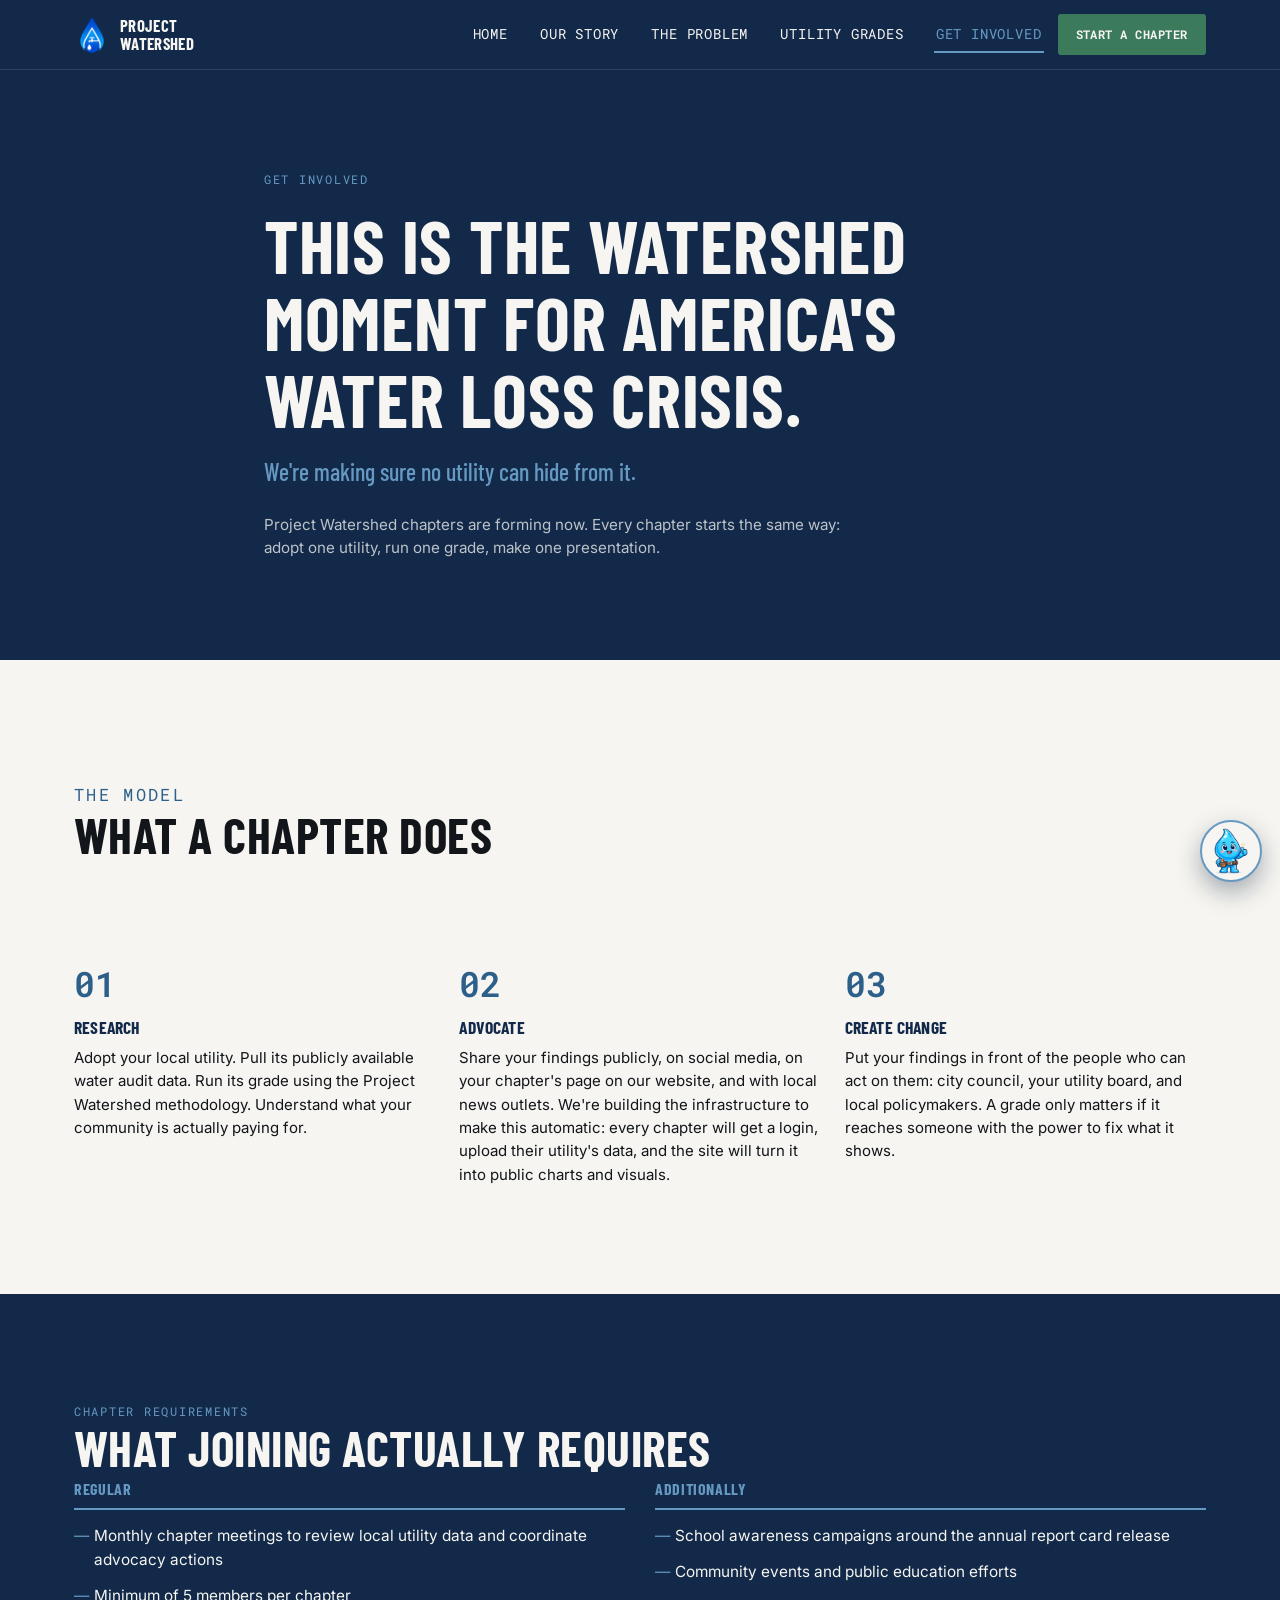
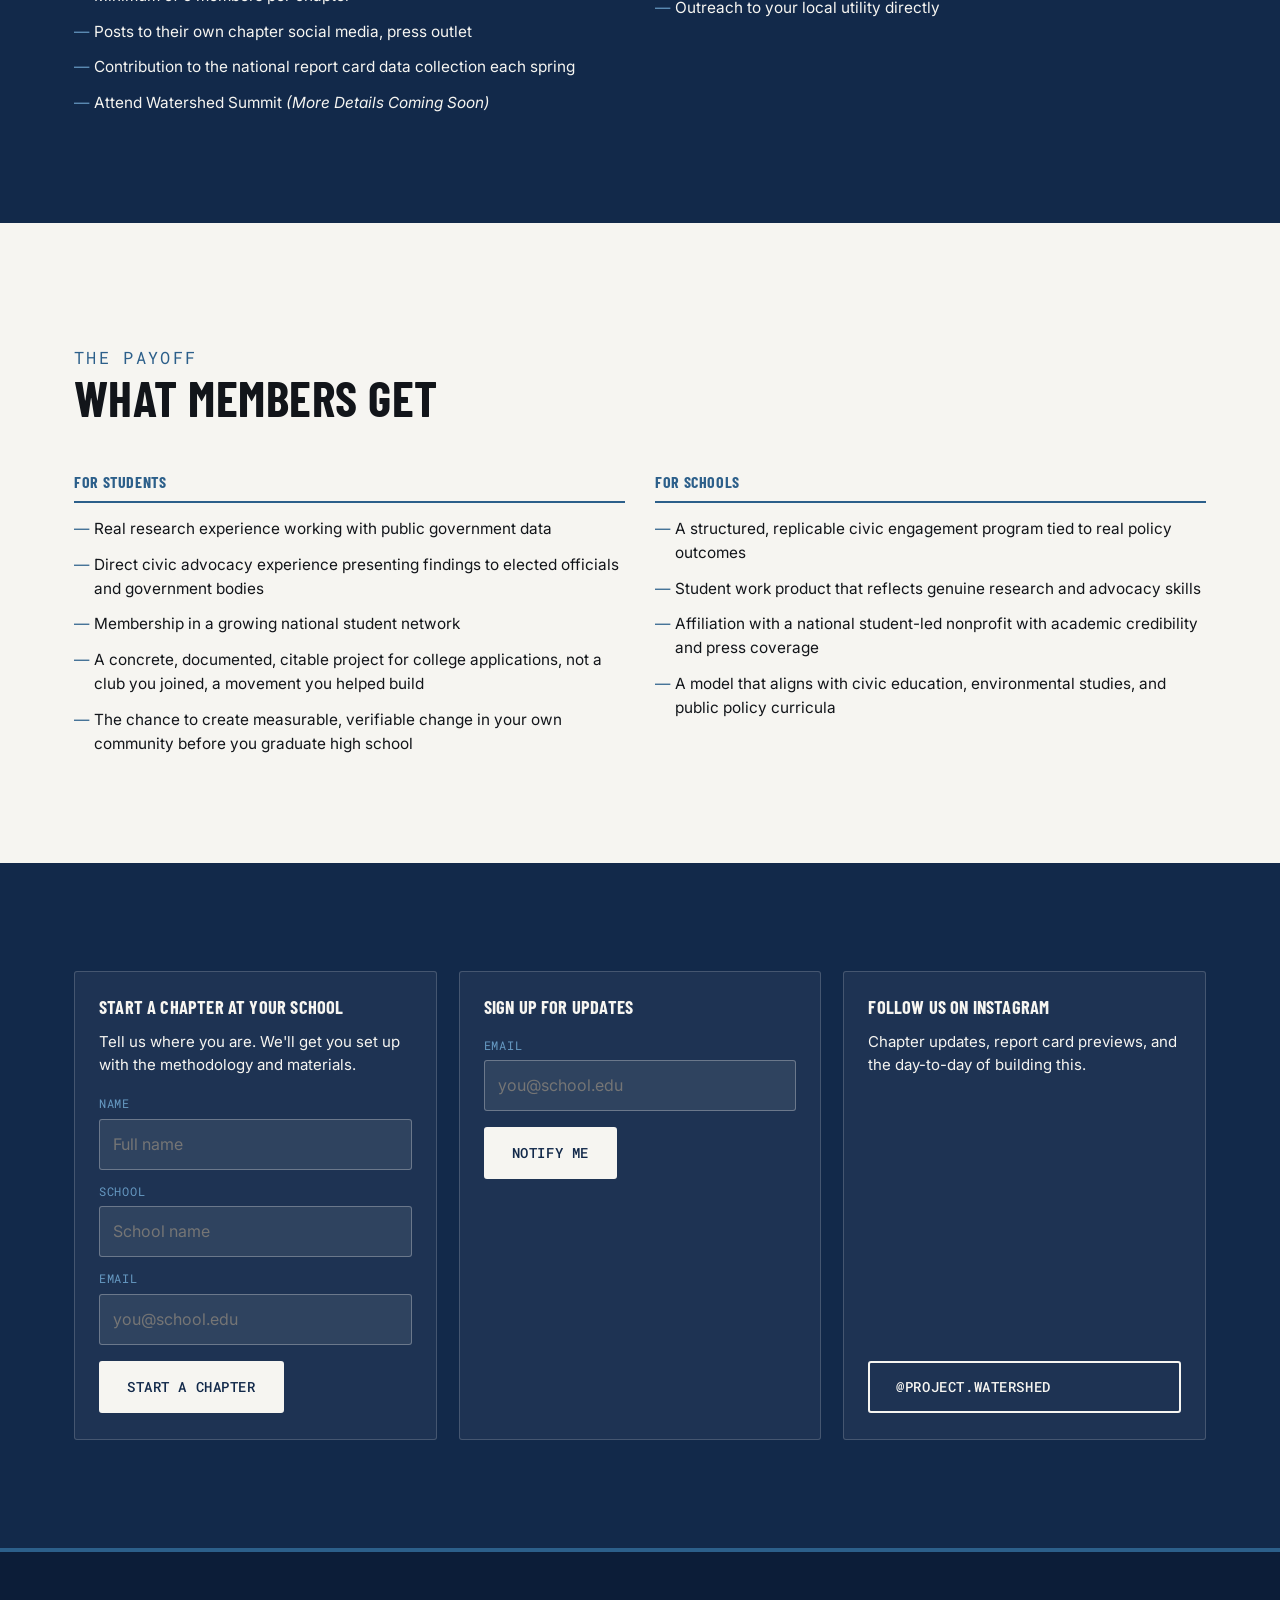
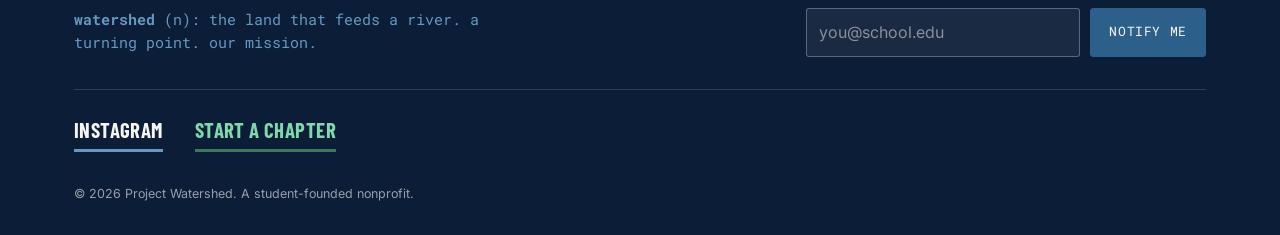
==== get-involved.html @ 3a538fb3 "Add files via upload" ====
<!doctype html>
<html lang="en">
<head>
<meta charset="UTF-8">
<meta name="viewport" content="width=device-width, initial-scale=1.0">
<title>Get Involved — Project Watershed</title>
<meta name="description" content="Start a Project Watershed chapter at your school. Adopt a utility, run a grade, present your findings. Real civic advocacy experience for students.">
<link rel="preconnect" href="https://fonts.googleapis.com">
<link rel="preconnect" href="https://fonts.gstatic.com" crossorigin>
<link href="https://fonts.googleapis.com/css2?family=Barlow+Condensed:wght@500;600;700&family=Roboto+Mono:wght@400;500;700&family=Inter:wght@400;500;600&display=swap" rel="stylesheet">
<link rel="icon" type="image/png" href="assets/favicon.png">
<link rel="stylesheet" href="css/styles.css">
</head>
<body>

<header class="site-header">
  <div class="wrap site-header__inner">
    <a href="index.html" class="site-logo" aria-label="Project Watershed home">
      <img class="site-logo__mark" src="assets/logo-mark.png" alt="" aria-hidden="true">
      <span class="site-logo__text">Project<br>Watershed</span>
    </a>
    <div class="site-header__right">
      <nav class="site-nav" id="primary-nav" data-nav aria-label="Primary">
      <ul>
        <li><a href="index.html">Home</a></li>
        <li><a href="our-story.html">Our Story</a></li>
        <li><a href="the-problem.html">The Problem</a></li>
        <li><a href="utility-grades.html">Utility Grades</a></li>
        <li><a href="get-involved.html" aria-current="page">Get Involved</a></li>
      </ul>
    </nav>
      <a href="get-involved.html#start-chapter" class="header-cta">Start a Chapter</a>
      <button class="nav-toggle" data-nav-toggle aria-expanded="false" aria-controls="primary-nav">
      <span class="nav-toggle__bar"></span><span class="nav-toggle__bar"></span><span class="nav-toggle__bar"></span>
      <span class="visually-hidden">Menu</span>
    </button>
    </div>
  </div>
</header>

<main>

  <!-- Hero -->
  <section class="hero" style="padding-top:clamp(56px,9vw,100px);">
    <div class="wrap" data-reveal style="max-width:800px;">
      <p class="hero__eyebrow">Get Involved</p>
      <h1>This is the watershed moment for America's water loss crisis.</h1>
      <p class="hero__sub">We're making sure no utility can hide from it.</p>
      <p class="hero__identity" style="margin-top:22px; max-width:60ch;">Project Watershed chapters are forming now. Every chapter starts the same way: adopt one utility, run one grade, make one presentation.</p>
    </div>
  </section>

  <!-- What a chapter does -->
  <section class="section section--paper">
    <div class="wrap">
      <div class="section-head" data-reveal>
        <p class="eyebrow">The Model</p>
        <h2>What a chapter does</h2>
      </div>

      <div class="steps-list">
        <div class="step" data-reveal>
          <h3>Research</h3>
          <p>Adopt your local utility. Pull its publicly available water audit data. Run its grade using the Project Watershed methodology. Understand what your community is actually paying for.</p>
        </div>
        <div class="step" data-reveal>
          <h3>Advocate</h3>
          <p>Share your findings publicly, on social media, on your chapter's page on our website, and with local news outlets. We're building the infrastructure to make this automatic: every chapter will get a login, upload their utility's data, and the site will turn it into public charts and visuals.</p>
        </div>
        <div class="step" data-reveal>
          <h3>Create Change</h3>
          <p>Put your findings in front of the people who can act on them: city council, your utility board, and local policymakers. A grade only matters if it reaches someone with the power to fix what it shows.</p>
        </div>
      </div>
    </div>
  </section>

  <!-- Commitment -->
  <section class="section section--blueprint">
    <div class="contour-field" aria-hidden="true"></div>
    <div class="wrap" data-reveal>
      <p class="eyebrow">Chapter Requirements</p>
      <h2>What joining actually requires</h2>

      <div class="two-col">
        <div>
          <h3>Regular</h3>
          <ul>
            <li>Monthly chapter meetings to review local utility data and coordinate advocacy actions</li>
            <li>Minimum of 5 members per chapter</li>
            <li>Posts to their own chapter social media, press outlet</li>
            <li>Contribution to the national report card data collection each spring</li>
            <li>Attend Watershed Summit <em>(More Details Coming Soon)</em></li>
          </ul>
        </div>
        <div>
          <h3>Additionally</h3>
          <ul>
            <li>School awareness campaigns around the annual report card release</li>
            <li>Community events and public education efforts</li>
            <li>Outreach to your local utility directly</li>
          </ul>
        </div>
      </div>
    </div>
  </section>

  <!-- What members get -->
  <section class="section section--paper">
    <div class="wrap">
      <div class="section-head" data-reveal>
        <p class="eyebrow">The Payoff</p>
        <h2>What members get</h2>
      </div>

      <div class="two-col">
        <div>
          <h3>For students</h3>
          <ul>
            <li>Real research experience working with public government data</li>
            <li>Direct civic advocacy experience presenting findings to elected officials and government bodies</li>
            <li>Membership in a growing national student network</li>
            <li>A concrete, documented, citable project for college applications, not a club you joined, a movement you helped build</li>
            <li>The chance to create measurable, verifiable change in your own community before you graduate high school</li>
          </ul>
        </div>
        <div>
          <h3>For schools</h3>
          <ul>
            <li>A structured, replicable civic engagement program tied to real policy outcomes</li>
            <li>Student work product that reflects genuine research and advocacy skills</li>
            <li>Affiliation with a national student-led nonprofit with academic credibility and press coverage</li>
            <li>A model that aligns with civic education, environmental studies, and public policy curricula</li>
          </ul>
        </div>
      </div>
    </div>
  </section>

  <!-- Closing CTA -->
  <section class="section section--blueprint">
    <div class="contour-field" aria-hidden="true"></div>
    <div class="wrap" data-reveal>
      <div class="cta-trio">
        <div class="cta-box" id="start-chapter">
          <h3>Start a chapter at your school</h3>
          <p style="font-size:0.94rem;">Tell us where you are. We'll get you set up with the methodology and materials.</p>
          <form data-interest-form novalidate style="margin-top:6px;">
            <div class="form-field">
              <label for="ci-name">Name</label>
              <input type="text" id="ci-name" name="name" placeholder="Full name" required>
            </div>
            <div class="form-field" style="margin-top:12px;">
              <label for="ci-school">School</label>
              <input type="text" id="ci-school" name="school" placeholder="School name" required>
            </div>
            <div class="form-field" style="margin-top:12px;">
              <label for="ci-email">Email</label>
              <input type="email" id="ci-email" name="email" placeholder="you@school.edu" required>
            </div>
            <button type="submit" class="btn btn--primary" style="margin-top:16px;">Start a Chapter</button>
            <p class="form-success" data-form-success hidden>Thanks — we'll follow up by email.</p>
          </form>
        </div>

        <div class="cta-box">
          <h3>Sign up for updates</h3>
          <form data-signup-form novalidate style="margin-top:6px;">
            <div class="form-field">
              <label for="gi-email">Email</label>
              <input type="email" id="gi-email" name="email" placeholder="you@school.edu" required>
            </div>
            <button type="submit" class="btn btn--primary" style="margin-top:16px;">Notify Me</button>
            <p class="form-success" data-form-success hidden>You're on the list.</p>
          </form>
        </div>

        <div class="cta-box">
          <h3>Follow us on Instagram</h3>
          <p style="font-size:0.94rem;">Chapter updates, report card previews, and the day-to-day of building this.</p>
          <a href="https://instagram.com/project.watershed" target="_blank" rel="noopener" class="btn btn--ghost" style="margin-top:auto;">@Project.Watershed</a>
        </div>
      </div>
    </div>
  </section>

</main>

<footer class="site-footer">
  <div class="wrap site-footer__inner">
    <div class="site-footer__top">
      <p class="site-footer__tagline"><strong>watershed</strong> (n): the land that feeds a river. a turning point. our mission.</p>
      <form class="footer-signup" data-signup-form novalidate>
        <label for="footer-email" class="visually-hidden">Email address</label>
        <input type="email" id="footer-email" name="email" placeholder="you@school.edu" required>
        <button type="submit">Notify Me</button>
        <p class="form-success" data-form-success hidden>You're on the list.</p>
      </form>
    </div>
    <div class="site-footer__cta-row">
      <a href="https://instagram.com/project.watershed" target="_blank" rel="noopener" class="footer-cta-link">Instagram</a>
      <a href="get-involved.html#start-chapter" class="footer-cta-link footer-cta-link--accent">Start a Chapter</a>
    </div>
    <p class="site-footer__copyright">© 2026 Project Watershed. A student-founded nonprofit.</p>
  </div>
</footer>

<div class="pip-widget" data-pip-widget>
  <button type="button" class="pip-widget__btn" data-pip-btn aria-haspopup="true" aria-expanded="false" aria-controls="pip-panel">
    <img data-pip-img src="assets/pip/pip-thumbsup.png" alt="Pip, the Project Watershed mascot">
  </button>
  <div class="pip-widget__panel" data-pip-panel id="pip-panel" role="dialog" aria-label="Water loss fun fact">
    <div class="pip-widget__panel-head">
      <span class="pip-widget__label">Pip says</span>
      <button type="button" class="pip-widget__close" data-pip-close aria-label="Close">&times;</button>
    </div>
    <p class="pip-widget__fact" data-pip-fact></p>
    <button type="button" class="pip-widget__next" data-pip-next>Another fact</button>
  </div>
</div>

<script src="js/main.js"></script>
</body>
</html>
---- css/styles.css ----
/* ==========================================================================
   Project Watershed — Design System
   Barlow Condensed (display) / Roboto Mono (data) / Inter (body)
   ========================================================================== */

:root {
  --blueprint: #12294A;
  --blueprint-deep: #0c1d38;
  --cyanotype: #2C5F8A;
  --cyanotype-light: #6699C2;
  --paper: #F6F5F1;
  --paper-dim: #eceae3;
  --ink: #12151A;
  --grade-red: #B23A2E;
  --grade-green: #3C7A5C;
  --white: #ffffff;

  --font-display: "Barlow Condensed", sans-serif;
  --font-mono: "Roboto Mono", monospace;
  --font-body: "Inter", sans-serif;

  --radius: 3px;
  --wrap: 1180px;
  --gutter: 24px;

  --dur: 0.5s;
  --ease: cubic-bezier(0.4, 0, 0.2, 1);
}

/* ---------- Reset ---------- */
*, *::before, *::after { box-sizing: border-box; }
html { scroll-behavior: smooth; }
@media (prefers-reduced-motion: reduce) {
  html { scroll-behavior: auto; }
  *, *::before, *::after {
    animation-duration: 0.001ms !important;
    animation-iteration-count: 1 !important;
    transition-duration: 0.001ms !important;
    scroll-behavior: auto !important;
  }
}

body, h1, h2, h3, h4, p, figure, blockquote, dl, dd, ul, ol {
  margin: 0;
}
ul, ol { list-style: none; padding: 0; }
img, svg { display: block; max-width: 100%; }
input, button, textarea, select { font: inherit; color: inherit; }
a { color: inherit; }
button { cursor: pointer; }

body {
  font-family: var(--font-body);
  color: var(--ink);
  background: var(--paper);
  line-height: 1.55;
  -webkit-font-smoothing: antialiased;
}

/* ---------- Focus states ---------- */
a:focus-visible,
button:focus-visible,
input:focus-visible,
[tabindex]:focus-visible {
  outline: 3px solid var(--cyanotype-light);
  outline-offset: 2px;
}
.section--blueprint a:focus-visible,
.site-header a:focus-visible,
.site-header button:focus-visible {
  outline-color: var(--paper);
}

.visually-hidden {
  position: absolute;
  width: 1px; height: 1px;
  padding: 0; margin: -1px;
  overflow: hidden;
  clip: rect(0,0,0,0);
  white-space: nowrap;
  border: 0;
}

/* ---------- Type scale ---------- */
h1, h2, h3, h4 {
  font-family: var(--font-display);
  font-weight: 700;
  text-transform: uppercase;
  letter-spacing: 0.01em;
  line-height: 1.05;
}
h1 { font-size: clamp(2.4rem, 6vw, 4.6rem); }
h2 { font-size: clamp(1.9rem, 4.4vw, 3.1rem); }
h3 { font-size: clamp(1.35rem, 2.6vw, 1.8rem); }
h4 { font-size: 1.1rem; letter-spacing: 0.04em; }

p { max-width: 62ch; }
.eyebrow {
  font-family: var(--font-mono);
  text-transform: uppercase;
  letter-spacing: 0.14em;
  font-size: 0.78rem;
  color: var(--cyanotype);
}
.section--blueprint .eyebrow { color: var(--cyanotype-light); }

.mono, .stat, .numeral {
  font-family: var(--font-mono);
}

/* ---------- Layout helpers ---------- */
.wrap {
  max-width: var(--wrap);
  margin-inline: auto;
  padding-inline: var(--gutter);
}
.section {
  position: relative;
  padding-block: clamp(56px, 9vw, 108px);
  overflow: hidden;
}
.section--tight-top { padding-top: clamp(24px, 4vw, 48px); }
#start-chapter { scroll-margin-top: 90px; }
.section--paper { background: var(--paper); color: var(--ink); }
.section--blueprint {
  background: var(--blueprint);
  color: var(--paper);
}
.section--blueprint a { color: var(--cyanotype-light); }
.section--dim { background: var(--paper-dim); }

.section-head {
  max-width: 720px;
  margin-bottom: clamp(28px, 4vw, 52px);
}
.section-head p { margin-top: 14px; font-size: 1.05rem; }

/* Contour-line watermark — reusable across every Blueprint section */
.contour-field {
  position: absolute;
  inset: 0;
  background-image: url("../assets/contour-lines.svg");
  background-repeat: repeat;
  background-size: 800px 800px;
  opacity: 0.5;
  pointer-events: none;
}
.section--blueprint > .wrap,
.section--blueprint > * { position: relative; z-index: 1; }

/* ---------- Buttons ---------- */
.btn {
  display: inline-flex;
  align-items: center;
  gap: 8px;
  font-family: var(--font-mono);
  font-weight: 500;
  font-size: 0.9rem;
  letter-spacing: 0.04em;
  text-transform: uppercase;
  text-decoration: none;
  padding: 13px 26px;
  border: 2px solid currentColor;
  border-radius: var(--radius);
  background: transparent;
  transition: background var(--dur) var(--ease), color var(--dur) var(--ease);
}
.btn--primary {
  background: var(--blueprint);
  border-color: var(--blueprint);
  color: var(--paper);
}
.btn--primary:hover { background: var(--cyanotype); border-color: var(--cyanotype); }
.btn--ghost {
  color: var(--blueprint);
}
.btn--ghost:hover { background: var(--blueprint); color: var(--paper); }
.section--blueprint .btn--primary {
  background: var(--paper);
  border-color: var(--paper);
  color: var(--blueprint);
}
.section--blueprint .btn--primary:hover {
  background: var(--cyanotype-light);
  border-color: var(--cyanotype-light);
  color: var(--blueprint-deep);
}
.section--blueprint .btn--ghost {
  color: var(--paper);
}
.section--blueprint .btn--ghost:hover { background: var(--paper); color: var(--blueprint); }

.btn-row { display: flex; flex-wrap: wrap; gap: 14px; }

/* ---------- Header ---------- */
.site-header {
  position: sticky;
  top: 0;
  z-index: 100;
  background: var(--blueprint);
  border-bottom: 1px solid rgba(246,245,241,0.12);
}
.site-header__inner {
  display: flex;
  align-items: center;
  justify-content: space-between;
  padding-block: 14px;
}
.site-logo {
  display: flex;
  align-items: center;
  gap: 10px;
  text-decoration: none;
  color: var(--paper);
}
.site-logo__mark { width: 36px; height: 36px; flex-shrink: 0; object-fit: contain; }
.site-logo__text {
  font-family: var(--font-display);
  font-weight: 700;
  text-transform: uppercase;
  font-size: 1.05rem;
  letter-spacing: 0.02em;
  line-height: 1.05;
}

.site-header__right {
  display: flex;
  align-items: center;
  gap: 14px;
}

.header-cta {
  display: inline-flex;
  align-items: center;
  white-space: nowrap;
  font-family: var(--font-mono);
  font-weight: 700;
  text-transform: uppercase;
  letter-spacing: 0.04em;
  font-size: 0.78rem;
  text-decoration: none;
  color: var(--paper);
  background: var(--grade-green);
  border: 2px solid var(--grade-green);
  border-radius: var(--radius);
  padding: 9px 16px;
  transition: background var(--dur) var(--ease), border-color var(--dur) var(--ease);
}
.header-cta:hover { background: #2e6249; border-color: #2e6249; }

@media (max-width: 479px) {
  .site-logo__text { font-size: 0.9rem; }
  .header-cta { padding: 8px 10px; font-size: 0.7rem; }
  .site-header__right { gap: 8px; }
}

.nav-toggle {
  display: flex;
  flex-direction: column;
  justify-content: center;
  gap: 5px;
  width: 40px;
  height: 40px;
  background: transparent;
  border: 1px solid rgba(246,245,241,0.35);
  border-radius: var(--radius);
}
.nav-toggle__bar {
  display: block;
  width: 20px;
  height: 2px;
  margin-inline: auto;
  background: var(--paper);
  transition: transform var(--dur) var(--ease), opacity var(--dur) var(--ease);
}
.nav-toggle[aria-expanded="true"] .nav-toggle__bar:nth-child(1) { transform: translateY(7px) rotate(45deg); }
.nav-toggle[aria-expanded="true"] .nav-toggle__bar:nth-child(2) { opacity: 0; }
.nav-toggle[aria-expanded="true"] .nav-toggle__bar:nth-child(3) { transform: translateY(-7px) rotate(-45deg); }

.site-nav {
  position: absolute;
  top: 100%; left: 0; right: 0;
  background: var(--blueprint);
  border-bottom: 1px solid rgba(246,245,241,0.12);
  max-height: 0;
  overflow: hidden;
  transition: max-height var(--dur) var(--ease);
}
.site-nav[data-open="true"] { max-height: 320px; }
.site-nav ul { display: flex; flex-direction: column; padding: 8px var(--gutter) 18px; }
.site-nav a {
  display: block;
  padding: 12px 4px;
  font-family: var(--font-mono);
  text-transform: uppercase;
  font-size: 0.85rem;
  letter-spacing: 0.06em;
  color: var(--paper);
  text-decoration: none;
  border-bottom: 1px solid rgba(246,245,241,0.08);
}
.site-nav a[aria-current="page"] { color: var(--cyanotype-light); }

@media (min-width: 768px) {
  .nav-toggle { display: none; }
  .site-nav {
    position: static;
    max-height: none;
    background: transparent;
    border-bottom: none;
    overflow: visible;
  }
  .site-nav ul { flex-direction: row; padding: 0; gap: 28px; }
  .site-nav a { border-bottom: none; padding: 6px 2px; position: relative; }
  .site-nav a::after {
    content: "";
    position: absolute;
    left: 0; right: 100%; bottom: -2px;
    height: 2px;
    background: var(--cyanotype-light);
    transition: right var(--dur) var(--ease);
  }
  .site-nav a:hover::after,
  .site-nav a[aria-current="page"]::after { right: 0; }
}

/* ---------- Footer ---------- */
.site-footer {
  background: var(--blueprint-deep);
  color: var(--paper);
  padding-block: 56px 32px;
  border-top: 4px solid var(--cyanotype);
}
.site-footer__inner {
  display: flex;
  flex-direction: column;
  gap: 32px;
}
.site-footer__top {
  display: flex;
  flex-direction: column;
  gap: 24px;
}
.site-footer__tagline {
  font-family: var(--font-mono);
  font-size: 0.95rem;
  color: var(--cyanotype-light);
  max-width: 46ch;
}
.footer-signup {
  display: flex;
  flex-wrap: wrap;
  gap: 10px;
  max-width: 420px;
}
.footer-signup input {
  flex: 1 1 200px;
  padding: 11px 12px;
  background: rgba(246,245,241,0.06);
  border: 1px solid rgba(246,245,241,0.3);
  border-radius: var(--radius);
  color: var(--paper);
}
.footer-signup input::placeholder { color: rgba(246,245,241,0.5); }
.footer-signup button {
  padding: 11px 18px;
  background: var(--cyanotype);
  border: 1px solid var(--cyanotype);
  border-radius: var(--radius);
  color: var(--paper);
  font-family: var(--font-mono);
  text-transform: uppercase;
  font-size: 0.8rem;
  letter-spacing: 0.05em;
}
.footer-signup button:hover { background: var(--cyanotype-light); }

/* Bold bottom links row — Instagram / Start a Chapter */
.site-footer__cta-row {
  display: flex;
  flex-wrap: wrap;
  gap: 18px 32px;
  padding-top: 24px;
  border-top: 1px solid rgba(246,245,241,0.15);
}
.footer-cta-link {
  font-family: var(--font-display);
  font-weight: 700;
  text-transform: uppercase;
  letter-spacing: 0.02em;
  font-size: clamp(1.05rem, 2vw, 1.3rem);
  color: var(--paper);
  text-decoration: none;
  padding-bottom: 3px;
  border-bottom: 3px solid var(--cyanotype-light);
  transition: color var(--dur) var(--ease), border-color var(--dur) var(--ease);
}
.footer-cta-link:hover { color: var(--cyanotype-light); }
.footer-cta-link--accent { color: #7fd9ac; border-color: var(--grade-green); }
.footer-cta-link--accent:hover { color: var(--paper); border-color: #7fd9ac; }

.site-footer__copyright {
  font-size: 0.78rem;
  opacity: 0.6;
}

@media (min-width: 768px) {
  .site-footer__top {
    flex-direction: row;
    justify-content: space-between;
    align-items: flex-start;
    gap: 40px;
  }
}

/* ---------- Forms (generic, used in-page too) ---------- */
.form-success {
  font-family: var(--font-mono);
  font-size: 0.85rem;
  color: var(--grade-green);
  margin-top: 8px;
}
.section--blueprint .form-success { color: #7fd9ac; }
.form-success::before { content: "✓ "; }

/* ==========================================================================
   Hero (Home)
   ========================================================================== */
.hero {
  background: var(--blueprint);
  color: var(--paper);
  padding-top: clamp(48px, 8vw, 88px);
  padding-bottom: clamp(56px, 9vw, 100px);
}
.hero__grid {
  display: grid;
  gap: 40px;
  align-items: center;
}
@media (min-width: 1024px) {
  .hero__grid { grid-template-columns: 1.05fr 0.95fr; gap: 56px; }
}

.hero__eyebrow {
  font-family: var(--font-mono);
  text-transform: uppercase;
  letter-spacing: 0.14em;
  font-size: 0.78rem;
  color: var(--cyanotype-light);
  margin-bottom: 16px;
}
.hero h1 { color: var(--paper); }
.hero__sub {
  font-family: var(--font-display);
  text-transform: none;
  font-weight: 500;
  font-size: clamp(1.15rem, 2.2vw, 1.5rem);
  color: var(--cyanotype-light);
  margin-top: 16px;
  max-width: 44ch;
}
.hero__identity {
  margin-top: 18px;
  font-size: 0.95rem;
  color: rgba(246,245,241,0.75);
  max-width: 50ch;
}
.hero .btn-row { margin-top: 32px; }

/* Document → grade animation */
.hero-doc {
  position: relative;
  width: 100%;
  aspect-ratio: 4 / 5;
  max-width: 420px;
  margin-inline: auto;
}
.hero-doc__paper {
  position: absolute;
  inset: 0;
  background: var(--paper);
  color: var(--ink);
  border-radius: var(--radius);
  padding: 30px 26px;
  box-shadow: 0 30px 60px -20px rgba(0,0,0,0.5);
  border: 1px solid rgba(18,21,26,0.08);
}
.hero-doc__tag {
  font-family: var(--font-mono);
  font-size: 0.65rem;
  text-transform: uppercase;
  letter-spacing: 0.08em;
  color: var(--cyanotype);
  border: 1px solid var(--cyanotype);
  display: inline-block;
  padding: 3px 8px;
  border-radius: var(--radius);
  margin-bottom: 18px;
}
.hero-doc__title {
  font-family: var(--font-display);
  font-weight: 700;
  text-transform: uppercase;
  font-size: 1.1rem;
  letter-spacing: 0.02em;
  margin-bottom: 22px;
  color: var(--blueprint);
}
.hero-doc__line {
  font-family: var(--font-mono);
  font-size: 0.78rem;
  letter-spacing: 0.02em;
  color: var(--ink);
  padding-block: 9px;
  border-bottom: 1px dashed rgba(18,21,26,0.15);
  white-space: nowrap;
  overflow: hidden;
  text-overflow: clip;
}
.hero-doc__line:last-of-type { border-bottom: none; }

.hero-doc__stampwrap {
  position: absolute;
  top: 50%; left: 50%;
  width: 168px; height: 168px;
  transform: translate(-50%, -50%) rotate(-10deg) scale(0.4);
  opacity: 0;
  transition: transform 0.7s var(--ease), opacity 0.5s var(--ease);
  display: flex;
  align-items: center;
  justify-content: center;
}
.hero-doc__stampwrap.is-visible {
  opacity: 1;
  transform: translate(-50%, -50%) rotate(-10deg) scale(1);
}
.grade-stamp {
  position: absolute;
  inset: 0;
  background-color: var(--grade-red);
  -webkit-mask-image: url("../assets/grade-stamp.svg");
  mask-image: url("../assets/grade-stamp.svg");
  -webkit-mask-size: contain;
  mask-size: contain;
  -webkit-mask-repeat: no-repeat;
  mask-repeat: no-repeat;
  opacity: 0.92;
}
.grade-stamp--green { background-color: var(--grade-green); }
.hero-doc__grade {
  position: relative;
  font-family: var(--font-display);
  font-weight: 700;
  font-size: 4.6rem;
  color: var(--paper);
  line-height: 1;
}

@media (prefers-reduced-motion: reduce) {
  .hero-doc__stampwrap {
    opacity: 1;
    transform: translate(-50%, -50%) rotate(-10deg) scale(1);
    transition: none;
  }
}

/* ==========================================================================
   Scroll reveal
   ========================================================================== */
[data-reveal] {
  opacity: 0;
  transform: translateY(18px);
  transition: opacity 0.7s var(--ease), transform 0.7s var(--ease);
}
[data-reveal].is-visible {
  opacity: 1;
  transform: translateY(0);
}
@media (prefers-reduced-motion: reduce) {
  [data-reveal] { opacity: 1; transform: none; transition: none; }
}

/* ==========================================================================
   Big number / stat sections
   ========================================================================== */
.big-number {
  font-family: var(--font-mono);
  font-weight: 600;
  font-size: clamp(2.4rem, 9vw, 6rem);
  color: var(--paper);
  letter-spacing: -0.01em;
  line-height: 1;
}
.big-number__caption {
  margin-top: 20px;
  font-size: 1.1rem;
  max-width: 62ch;
  color: rgba(246,245,241,0.88);
}
.stat-row {
  display: grid;
  gap: 22px;
  margin-top: 48px;
}
@media (min-width: 768px) {
  .stat-row { grid-template-columns: repeat(3, 1fr); }
}
.stat-card {
  border-top: 2px solid var(--cyanotype-light);
  padding-top: 16px;
}
.stat-card__num {
  font-family: var(--font-mono);
  font-weight: 600;
  font-size: 2.1rem;
  color: var(--paper);
}
.stat-card__label {
  margin-top: 6px;
  font-size: 0.92rem;
  color: rgba(246,245,241,0.75);
}

/* ==========================================================================
   Rings (Why "Watershed")
   ========================================================================== */
.rings {
  display: grid;
  gap: 28px;
  margin-top: 8px;
}
@media (min-width: 768px) {
  .rings { grid-template-columns: repeat(3, 1fr); gap: 20px; }
}
.ring-item {
  position: relative;
  padding: 22px 22px 20px;
  border: 1px solid rgba(18,21,26,0.12);
  border-top: 3px solid var(--cyanotype);
  border-radius: var(--radius);
  background: var(--white);
  max-width: 380px;
}
.ring-item h3 { color: var(--blueprint); font-size: 1.1rem; }
.ring-item .eyebrow { display: block; margin-bottom: 6px; }
.ring-item p { margin-top: 10px; font-size: 0.94rem; }

/* ==========================================================================
   Cards (tracks, difference blocks, pillars)
   ========================================================================== */
.card-grid {
  display: grid;
  gap: 24px;
}
@media (min-width: 768px) {
  .card-grid--2 { grid-template-columns: repeat(2, 1fr); }
}
@media (min-width: 1024px) {
  .card-grid--4 { grid-template-columns: repeat(4, 1fr); }
}
@media (min-width: 640px) and (max-width: 1023px) {
  .card-grid--4 { grid-template-columns: repeat(2, 1fr); }
}

.card {
  background: var(--white);
  border: 1px solid rgba(18,21,26,0.1);
  border-top: 3px solid var(--cyanotype);
  border-radius: var(--radius);
  padding: 28px 26px;
  display: flex;
  flex-direction: column;
  gap: 14px;
}
.card__icon { width: 40px; height: 40px; }
.card h3 { color: var(--blueprint); }
.card p { font-size: 0.96rem; }
.card .btn { margin-top: auto; align-self: flex-start; }

.card--pillar {
  border-top-color: var(--grade-green);
}
.card--num {
  border-top: none;
  padding-top: 0;
}
.card--num .card__num {
  font-family: var(--font-mono);
  font-size: 0.85rem;
  color: var(--cyanotype);
  border-bottom: 2px solid var(--cyanotype);
  display: inline-block;
  padding-bottom: 10px;
  margin-bottom: 4px;
}

/* Numbered list (The Problem / Get Involved) */
.numbered-list {
  display: grid;
  gap: 20px;
  margin-top: 8px;
}
@media (min-width: 768px) {
  .numbered-list { grid-template-columns: repeat(2, 1fr); }
}
.numbered-item {
  padding: 26px 24px;
  background: rgba(246,245,241,0.04);
  border: 1px solid rgba(246,245,241,0.16);
  border-radius: var(--radius);
}
.section--paper .numbered-item {
  background: var(--white);
  border-color: rgba(18,21,26,0.1);
}
.numbered-item__num {
  font-family: var(--font-mono);
  font-size: 0.85rem;
  color: var(--cyanotype-light);
  letter-spacing: 0.1em;
}
.section--paper .numbered-item__num { color: var(--cyanotype); }
.numbered-item h3 { margin-top: 8px; font-size: 1.15rem; }
.numbered-item p { margin-top: 10px; font-size: 0.94rem; }

.steps-list {
  counter-reset: step;
  display: grid;
  gap: 24px;
  margin-top: 8px;
}
@media (min-width: 768px) {
  .steps-list { grid-template-columns: repeat(3, 1fr); }
}
.step {
  position: relative;
  padding-top: 46px;
}
.step::before {
  counter-increment: step;
  content: "0" counter(step);
  font-family: var(--font-mono);
  font-size: 2.2rem;
  font-weight: 600;
  color: var(--cyanotype);
  display: block;
  margin-bottom: 6px;
}
.step h3 { color: var(--blueprint); font-size: 1.1rem; }
.step p { margin-top: 10px; font-size: 0.94rem; }

/* ==========================================================================
   Callouts
   ========================================================================== */
.callout {
  border-left: 4px solid var(--grade-red);
  background: rgba(178,58,46,0.06);
  padding: 22px 24px;
  border-radius: 0 var(--radius) var(--radius) 0;
  margin-top: 24px;
}
.callout p { font-size: 1rem; }
.callout--green {
  border-left-color: var(--grade-green);
  background: rgba(60,122,92,0.1);
}
.callout--mono {
  font-family: var(--font-mono);
  font-size: 1.2rem;
  color: var(--grade-green);
  font-weight: 600;
}
.section--blueprint .callout--mono { color: #7fd9ac; }

.proof-banner {
  margin-top: 32px;
  display: inline-flex;
  align-items: center;
  gap: 14px;
  padding: 20px 26px;
  background: rgba(60,122,92,0.14);
  border: 1px solid var(--grade-green);
  border-radius: var(--radius);
  font-family: var(--font-mono);
  font-size: 1.05rem;
  color: #bdeed3;
}

/* ==========================================================================
   Status marker (Utility Grades)
   ========================================================================== */
.status-marker {
  display: inline-flex;
  align-items: center;
  gap: 10px;
  font-family: var(--font-mono);
  font-size: 0.82rem;
  text-transform: uppercase;
  letter-spacing: 0.06em;
  padding: 10px 16px;
  border: 1px dashed var(--cyanotype);
  border-radius: var(--radius);
  color: var(--cyanotype);
  margin-top: 20px;
}
.status-marker__dot {
  width: 8px; height: 8px;
  border-radius: 50%;
  background: var(--grade-red);
  box-shadow: 0 0 0 3px rgba(178,58,46,0.2);
}

/* ==========================================================================
   Forms — page-level (email capture, chapter interest)
   ========================================================================== */
.form-panel {
  background: var(--white);
  border: 1px solid rgba(18,21,26,0.1);
  border-top: 3px solid var(--cyanotype);
  border-radius: var(--radius);
  padding: 30px 28px;
}
.section--blueprint .form-panel {
  background: rgba(246,245,241,0.05);
  border-color: rgba(246,245,241,0.18);
}
.form-row { display: flex; flex-wrap: wrap; gap: 12px; margin-top: 18px; }
.form-field { display: flex; flex-direction: column; gap: 6px; flex: 1 1 200px; }
.form-field label {
  font-family: var(--font-mono);
  font-size: 0.75rem;
  text-transform: uppercase;
  letter-spacing: 0.06em;
  color: var(--cyanotype);
}
.section--blueprint .form-field label { color: var(--cyanotype-light); }
.form-field input,
.form-field select,
.form-field textarea {
  padding: 12px 13px;
  border: 1px solid rgba(18,21,26,0.2);
  border-radius: var(--radius);
  background: var(--paper);
  color: var(--ink);
}
.section--blueprint .form-field input,
.section--blueprint .form-field select,
.section--blueprint .form-field textarea {
  background: rgba(246,245,241,0.08);
  border-color: rgba(246,245,241,0.3);
  color: var(--paper);
}
.form-panel .btn { margin-top: 20px; }

/* CTA trio (Get Involved closing) */
.cta-trio {
  display: grid;
  gap: 22px;
}
@media (min-width: 768px) {
  .cta-trio { grid-template-columns: repeat(3, 1fr); }
}
.cta-box {
  background: rgba(246,245,241,0.05);
  border: 1px solid rgba(246,245,241,0.18);
  border-radius: var(--radius);
  padding: 26px 24px;
  display: flex;
  flex-direction: column;
  gap: 12px;
}
.cta-box h3 { font-size: 1.15rem; }

/* ==========================================================================
   Story page specifics
   ========================================================================== */
.byline {
  font-family: var(--font-mono);
  font-size: 0.85rem;
  color: var(--cyanotype);
  margin-bottom: 20px;
}
blockquote.pull {
  font-family: var(--font-display);
  font-weight: 500;
  font-size: clamp(1.3rem, 3vw, 1.9rem);
  text-transform: none;
  line-height: 1.3;
  border-left: 3px solid var(--cyanotype);
  padding-left: 20px;
  margin-block: 28px;
  color: var(--blueprint);
}
.section--blueprint blockquote.pull { color: var(--paper); border-left-color: var(--cyanotype-light); }

.vision-grid {
  display: grid;
  gap: 24px;
  margin-top: 8px;
}
@media (min-width: 768px) {
  .vision-grid { grid-template-columns: repeat(2, 1fr); }
}
.vision-block {
  padding: 26px;
  border-radius: var(--radius);
  background: rgba(246,245,241,0.05);
  border: 1px solid rgba(246,245,241,0.18);
}
.vision-block h3 { font-size: 1rem; color: var(--cyanotype-light); margin-bottom: 10px; }
.vision-block p { font-size: 1.05rem; color: var(--paper); }

/* ---------- Two-column plain lists (Get Involved commitment) ---------- */
.two-col {
  display: grid;
  gap: 30px;
  margin-top: 8px;
}
@media (min-width: 768px) {
  .two-col { grid-template-columns: repeat(2, 1fr); }
}
.two-col h3 {
  font-size: 1rem;
  letter-spacing: 0.04em;
  color: var(--cyanotype);
  margin-bottom: 14px;
  padding-bottom: 10px;
  border-bottom: 2px solid var(--cyanotype);
}
.two-col ul { display: flex; flex-direction: column; gap: 12px; }
.two-col li {
  font-size: 0.96rem;
  padding-left: 20px;
  position: relative;
}
.two-col li::before {
  content: "—";
  position: absolute;
  left: 0;
  color: var(--cyanotype);
}
.section--blueprint .two-col h3 { color: var(--cyanotype-light); border-bottom-color: var(--cyanotype-light); }
.section--blueprint .two-col li::before { color: var(--cyanotype-light); }

/* ---------- Section spacing rhythm ---------- */
.section + .section { border-top: 1px solid rgba(18,21,26,0.06); }
.section--blueprint + .section--blueprint { border-top-color: rgba(246,245,241,0.08); }
.section--blueprint + .section--paper,
.section--paper + .section--blueprint { border-top: none; }

@media (max-width: 479px) {
  .btn { width: 100%; justify-content: center; }
  .btn-row { flex-direction: column; }
}

/* ==========================================================================
   Pip — corner fun-fact widget
   ========================================================================== */
.pip-widget {
  position: fixed;
  right: 18px;
  bottom: 18px;
  z-index: 300;
}
.pip-widget__btn {
  width: 62px;
  height: 62px;
  border-radius: 50%;
  background: var(--paper);
  border: 2px solid var(--cyanotype-light);
  padding: 6px;
  box-shadow: 0 10px 24px rgba(12,29,56,0.35);
  display: flex;
  align-items: center;
  justify-content: center;
  overflow: hidden;
  transition: transform var(--dur) var(--ease);
}
.pip-widget__btn:hover { transform: scale(1.06); }
.pip-widget__btn img { width: 100%; height: 100%; object-fit: contain; }

.pip-widget__panel {
  position: absolute;
  right: 0;
  bottom: calc(100% + 14px);
  width: min(300px, calc(100vw - 36px));
  background: var(--white);
  color: var(--ink);
  border: 1px solid rgba(18,21,26,0.12);
  border-top: 3px solid var(--cyanotype);
  border-radius: var(--radius);
  padding: 18px 18px 16px;
  box-shadow: 0 20px 44px rgba(12,29,56,0.35);
  opacity: 0;
  transform: translateY(10px) scale(0.97);
  transform-origin: bottom right;
  pointer-events: none;
  transition: opacity 0.25s var(--ease), transform 0.25s var(--ease);
}
.pip-widget__panel.is-open {
  opacity: 1;
  transform: translateY(0) scale(1);
  pointer-events: auto;
}
.pip-widget__panel-head {
  display: flex;
  align-items: center;
  justify-content: space-between;
  gap: 12px;
  margin-bottom: 8px;
}
.pip-widget__label {
  font-family: var(--font-mono);
  font-size: 0.7rem;
  text-transform: uppercase;
  letter-spacing: 0.1em;
  color: var(--cyanotype);
}
.pip-widget__close {
  background: transparent;
  border: none;
  color: var(--ink);
  opacity: 0.5;
  font-size: 1.1rem;
  line-height: 1;
  padding: 2px 4px;
}
.pip-widget__close:hover { opacity: 1; }
.pip-widget__fact {
  font-size: 0.92rem;
  line-height: 1.5;
}
.pip-widget__next {
  margin-top: 12px;
  background: transparent;
  border: none;
  color: var(--cyanotype);
  font-family: var(--font-mono);
  font-size: 0.75rem;
  text-transform: uppercase;
  letter-spacing: 0.06em;
  text-decoration: underline;
  text-underline-offset: 3px;
  padding: 0;
}

@media (prefers-reduced-motion: reduce) {
  .pip-widget__btn, .pip-widget__panel { transition: none; }
}

@media (max-width: 479px) {
  .pip-widget { right: 12px; bottom: 12px; }
  .pip-widget__btn { width: 52px; height: 52px; }
}
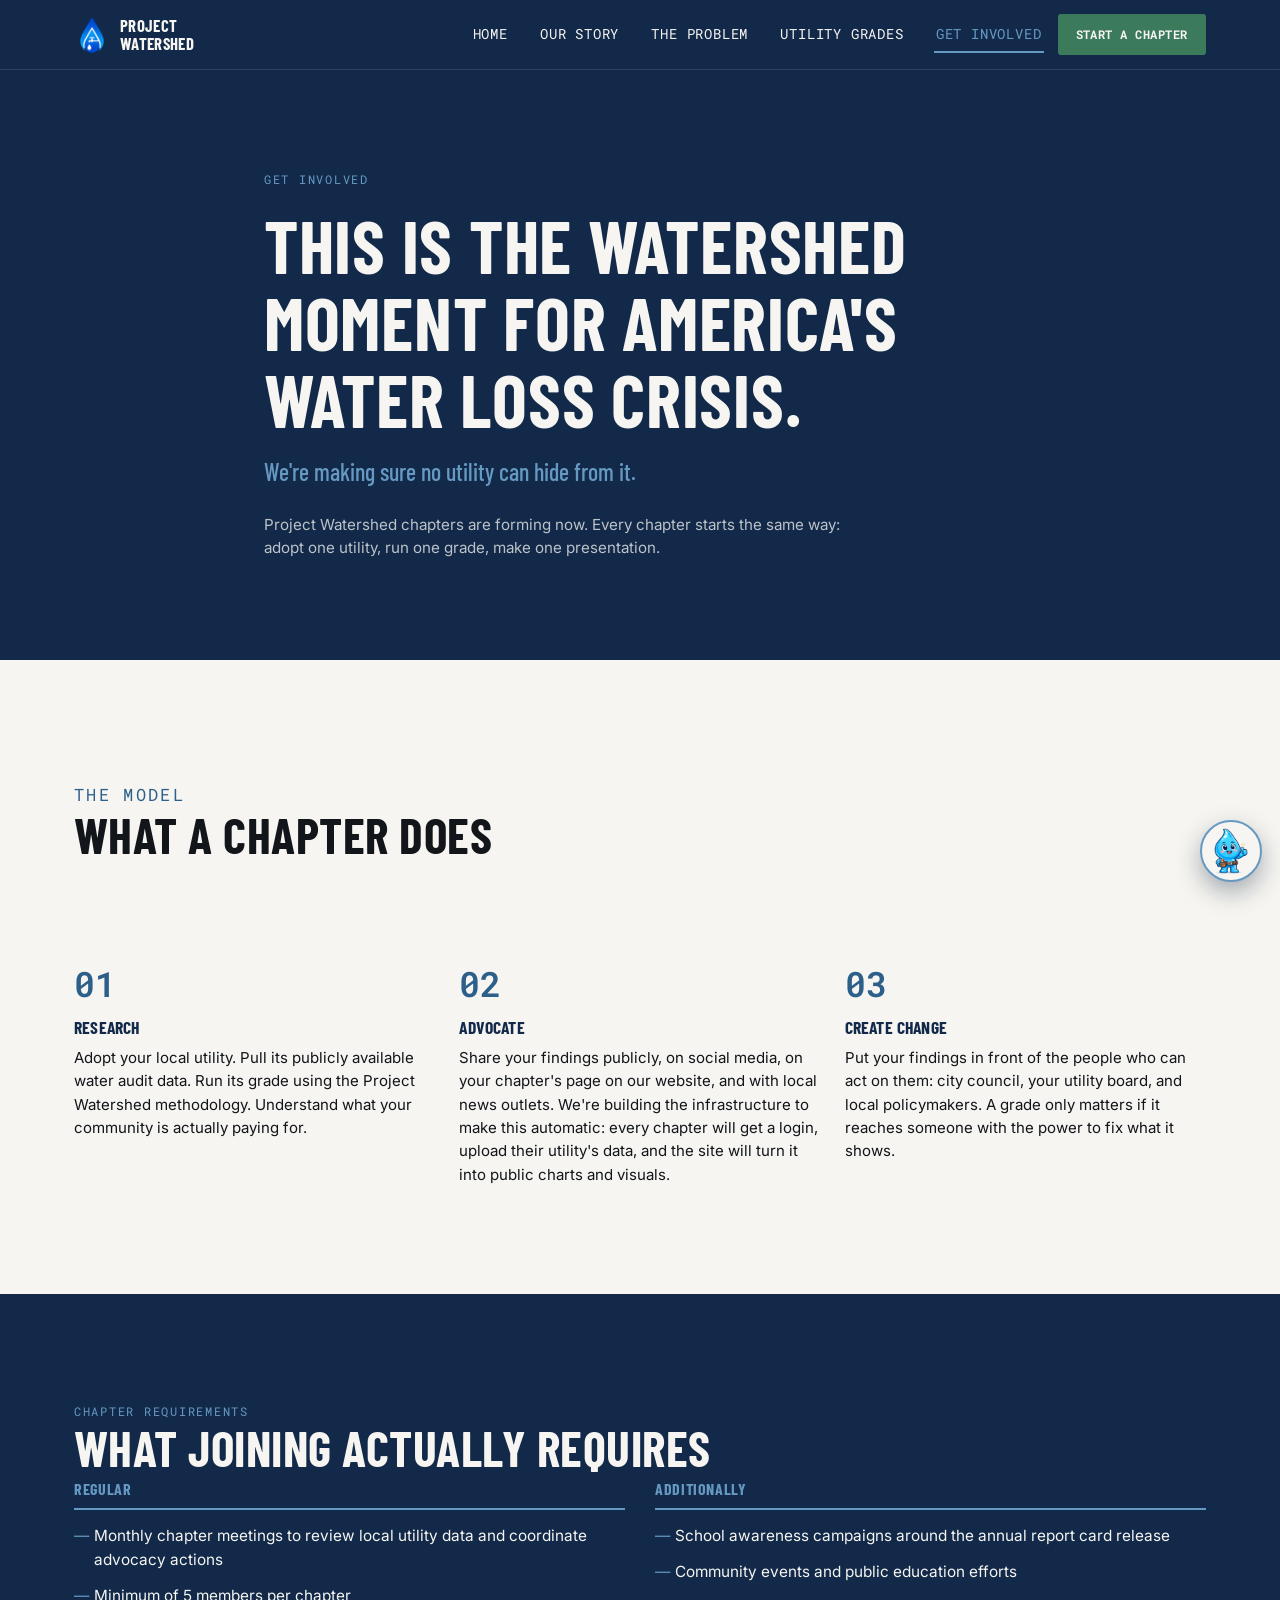
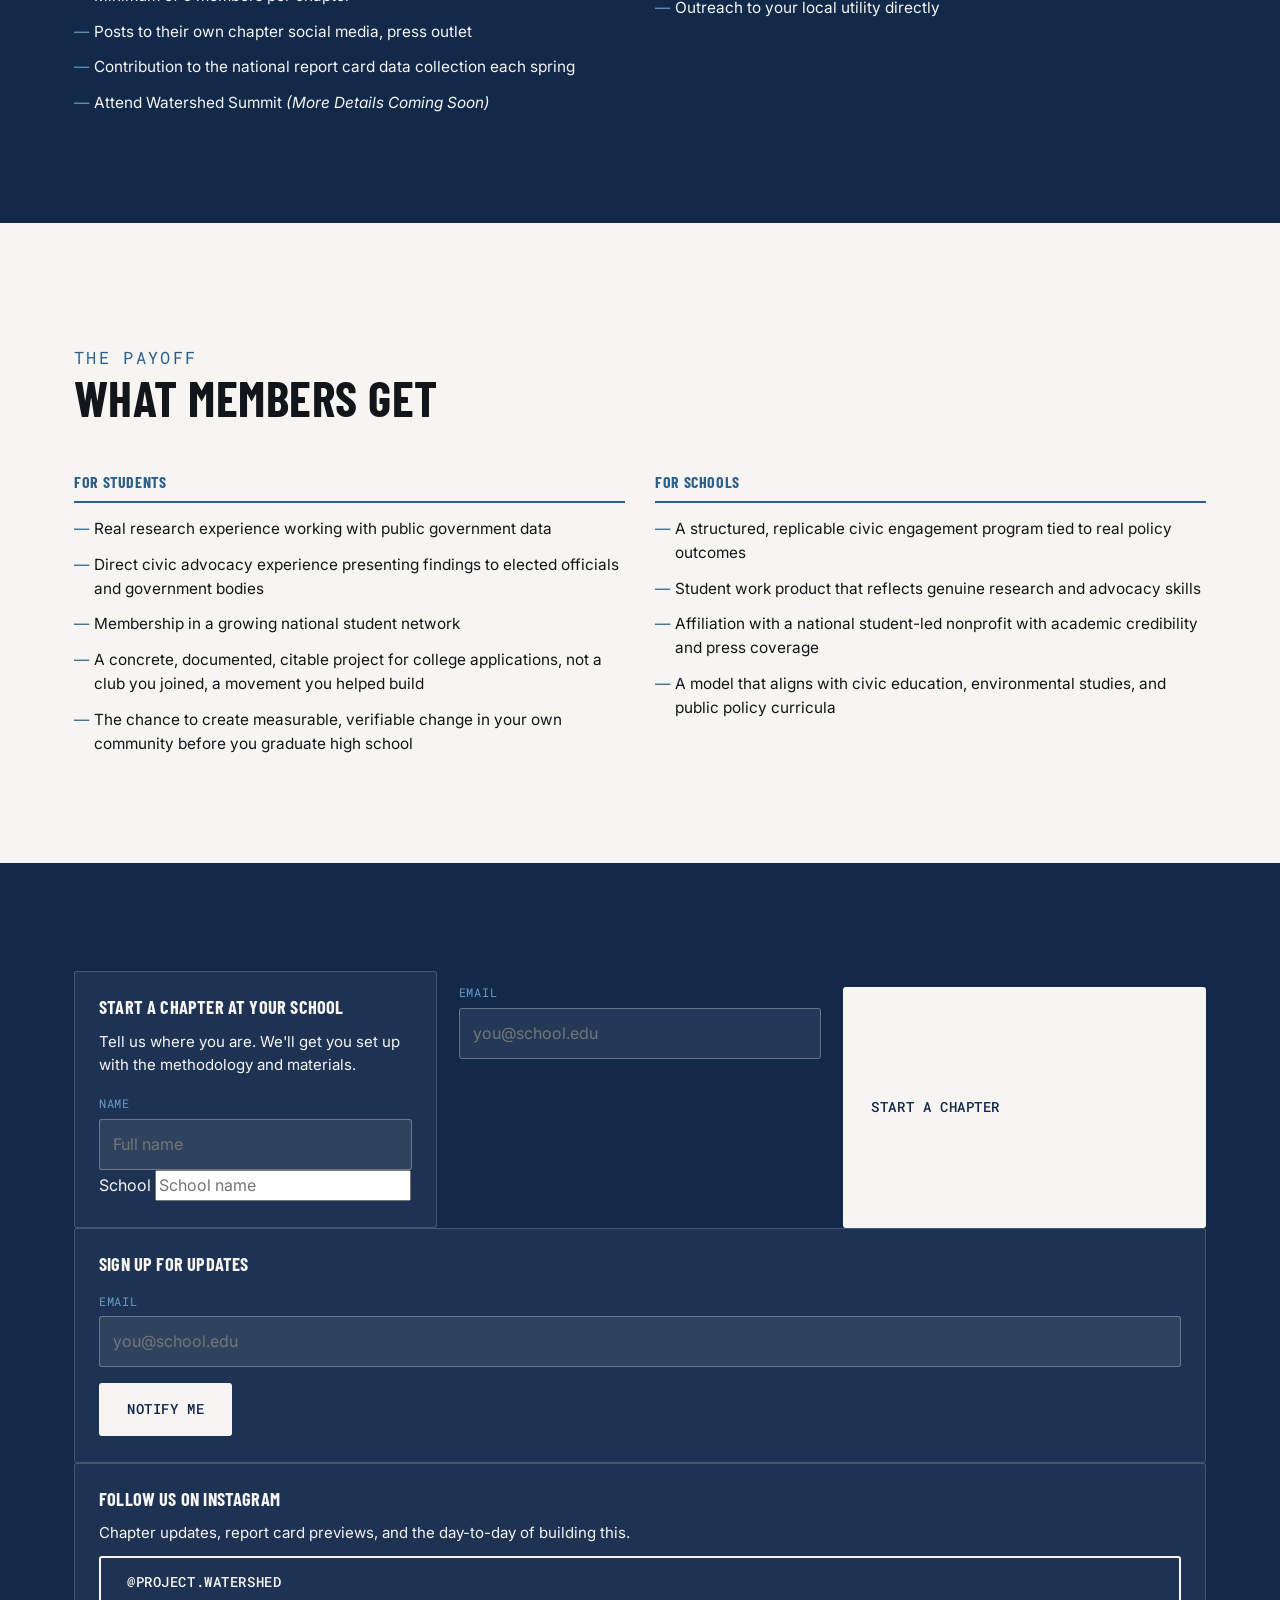
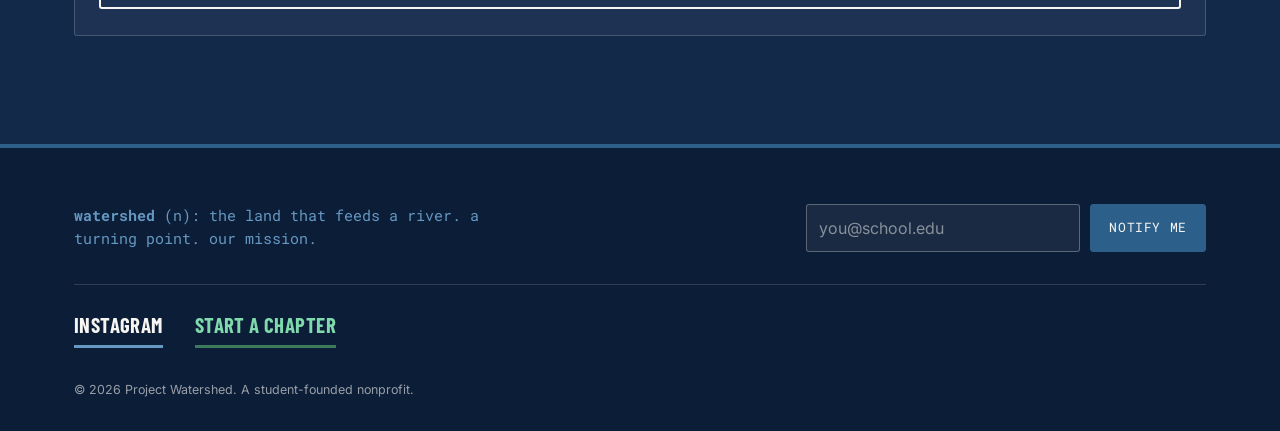
==== commit 978f284f: "Update get-involved.html" ====
--- a/get-involved.html
+++ b/get-involved.html
@@ -150,7 +150,7 @@
               <label for="ci-name">Name</label>
               <input type="text" id="ci-name" name="name" placeholder="Full name" required>
             </div>
-            <div class="form-field" style="margin-top:12px;">
+            <form action="https://formspree.io/f/xyeywede" method="POST" data-interest-form novalidate style="margin-top: 6px;">
               <label for="ci-school">School</label>
               <input type="text" id="ci-school" name="school" placeholder="School name" required>
             </div>
@@ -165,7 +165,7 @@
 
         <div class="cta-box">
           <h3>Sign up for updates</h3>
-          <form data-signup-form novalidate style="margin-top:6px;">
+          <form action="https://formspree.io/f/xyeywede" method="POST" data-interest-form novalidate style="margin-top:6px;">
             <div class="form-field">
               <label for="gi-email">Email</label>
               <input type="email" id="gi-email" name="email" placeholder="you@school.edu" required>
@@ -190,7 +190,7 @@
   <div class="wrap site-footer__inner">
     <div class="site-footer__top">
       <p class="site-footer__tagline"><strong>watershed</strong> (n): the land that feeds a river. a turning point. our mission.</p>
-      <form class="footer-signup" data-signup-form novalidate>
+      <form action="https://formspree.io/f/xyeywede" method="POST" class="footer-signup" data-signup-form novalidate>
         <label for="footer-email" class="visually-hidden">Email address</label>
         <input type="email" id="footer-email" name="email" placeholder="you@school.edu" required>
         <button type="submit">Notify Me</button>
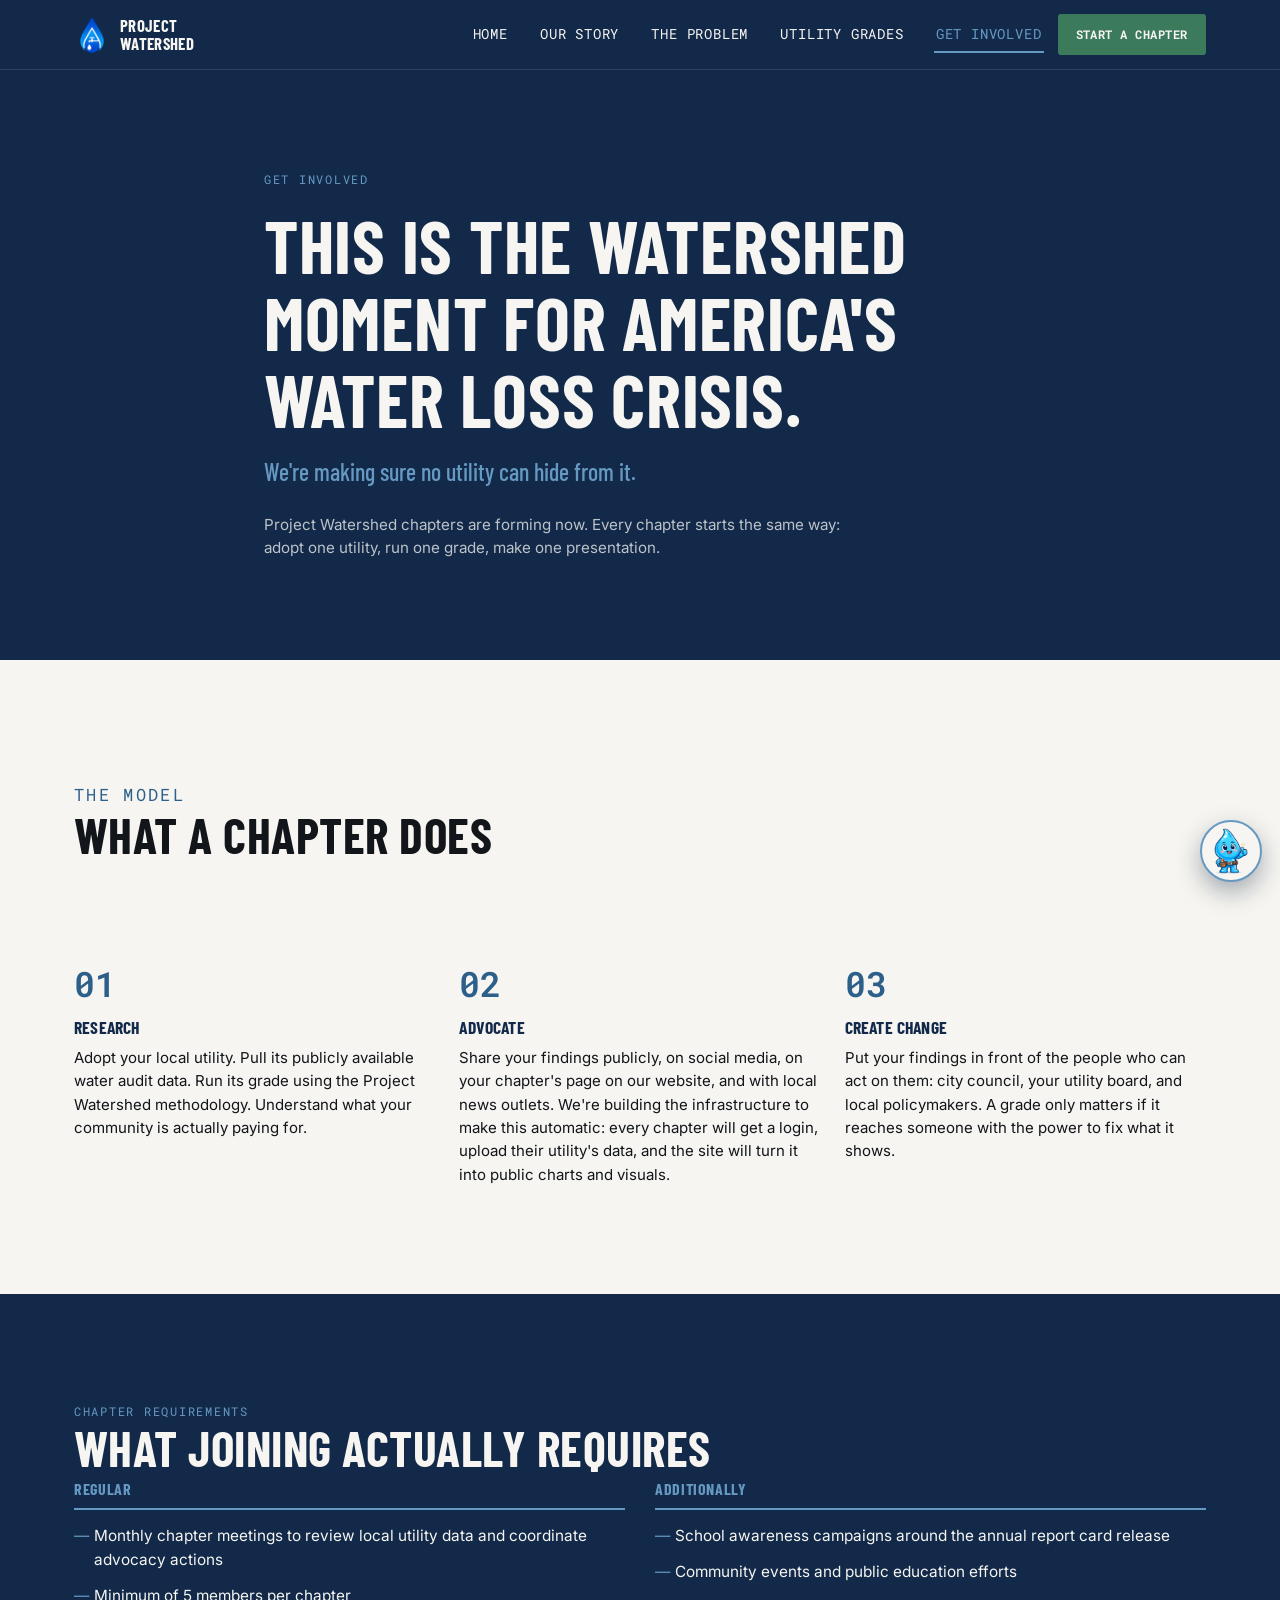
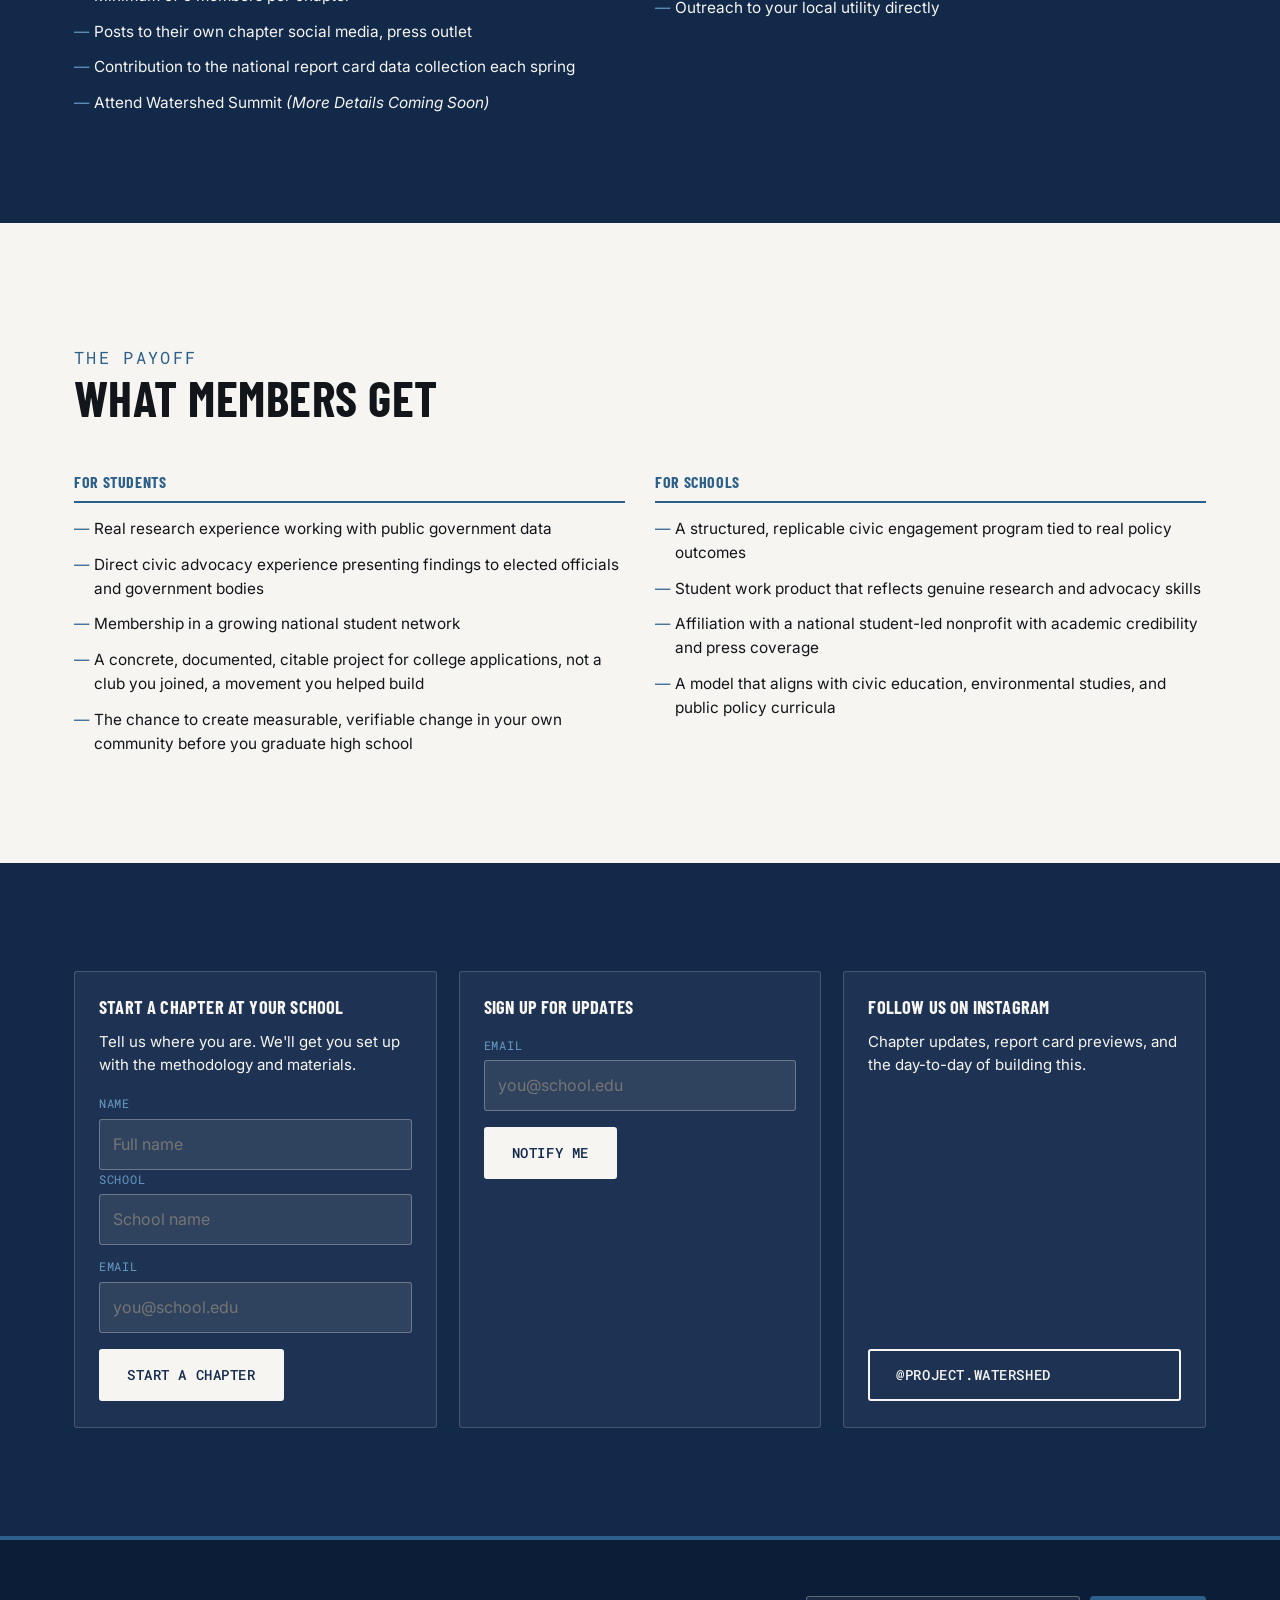
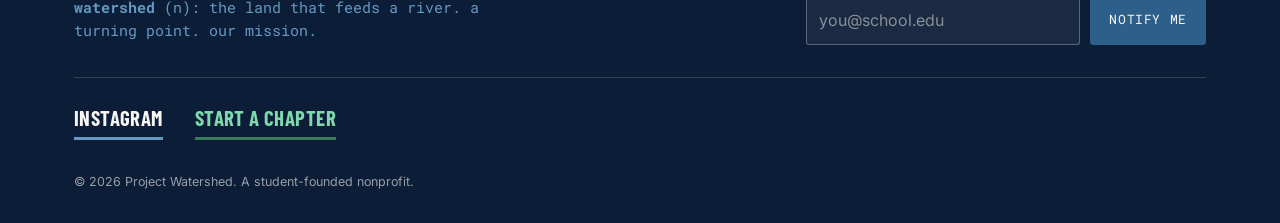
==== commit 7dd97371: "Update get-involved.html" ====
--- a/get-involved.html
+++ b/get-involved.html
@@ -145,12 +145,12 @@
         <div class="cta-box" id="start-chapter">
           <h3>Start a chapter at your school</h3>
           <p style="font-size:0.94rem;">Tell us where you are. We'll get you set up with the methodology and materials.</p>
-          <form data-interest-form novalidate style="margin-top:6px;">
+          <form action="https://formspree.io/f/xyeywede" method="POST" data-interest-form novalidate style="margin-top:6px;">
             <div class="form-field">
               <label for="ci-name">Name</label>
               <input type="text" id="ci-name" name="name" placeholder="Full name" required>
             </div>
-            <form action="https://formspree.io/f/xyeywede" method="POST" data-interest-form novalidate style="margin-top: 6px;">
+            <div class="form-field">
               <label for="ci-school">School</label>
               <input type="text" id="ci-school" name="school" placeholder="School name" required>
             </div>
